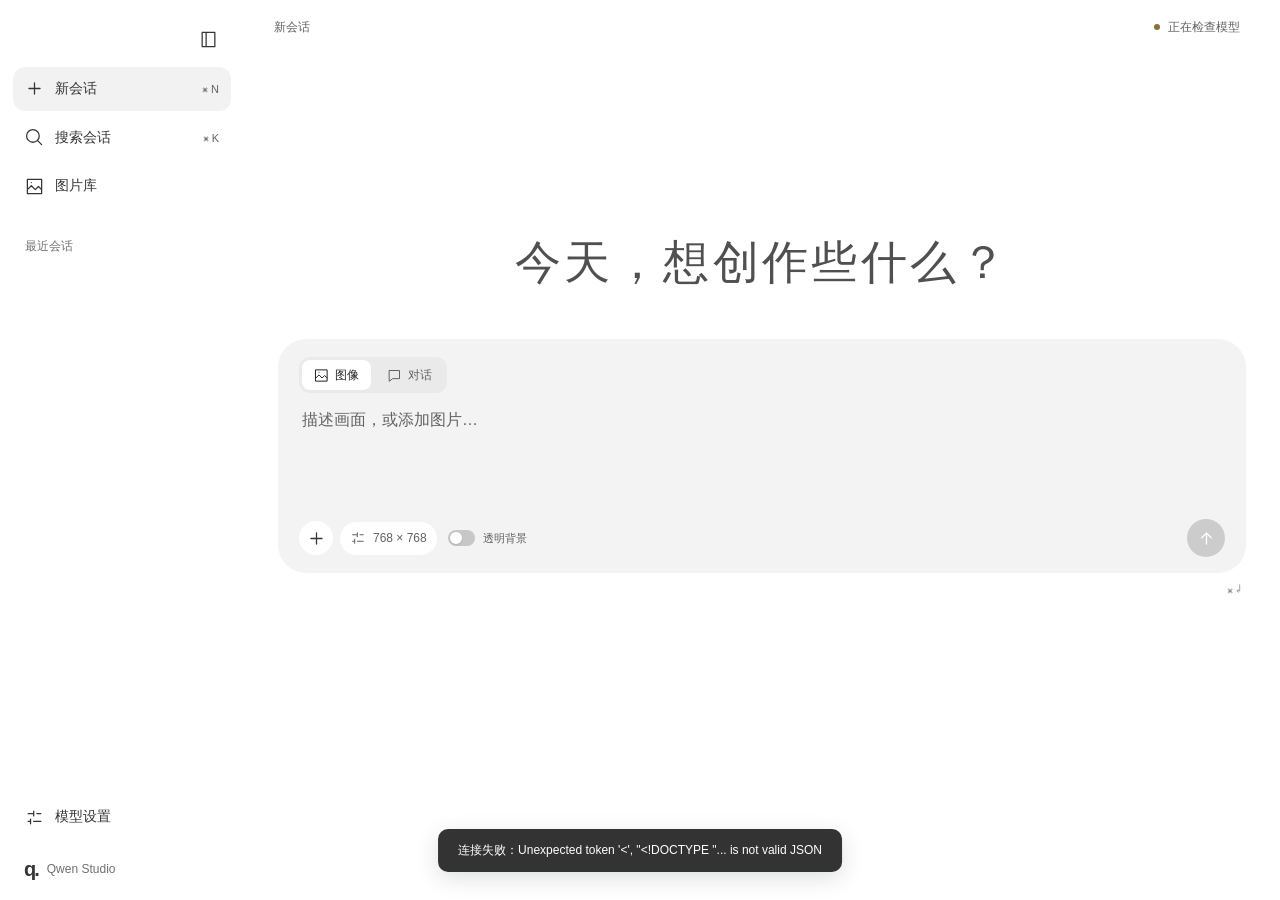
==== windows/web/index.html @ 16221697 "Release Qwen Studio desktop sources for macOS and Windows" ====
<!doctype html>
<html lang="zh-CN"><head><meta charset="UTF-8"><meta name="viewport" content="width=device-width,initial-scale=1"><meta name="studio-token" content="__STUDIO_TOKEN__"><title>Qwen Studio</title><link rel="stylesheet" href="style.css"></head>
<body><div id="app">
<aside id="sidebar"><div class="sidebar-top"><button class="icon-button" id="collapse" aria-label="收起侧栏" data-icon="panel"></button></div>
<nav><button id="new-session" class="nav-item selected"><i data-icon="plus"></i><span>新会话</span><kbd>⌘ N</kbd></button><button id="search-button" class="nav-item"><i data-icon="search"></i><span>搜索会话</span><kbd>⌘ K</kbd></button><button id="gallery-button" class="nav-item"><i data-icon="image"></i><span>图片库</span></button></nav>
<div class="history-heading">最近会话</div><input type="search" id="search" placeholder="搜索会话名称…" aria-label="搜索会话" hidden><div id="sessions" class="sessions"></div>
<div class="sidebar-bottom"><button id="settings-button" class="nav-item"><i data-icon="sliders"></i><span>模型设置</span></button><div class="brand-footer"><span class="brand-symbol" aria-hidden="true">q.</span><span>Qwen Studio</span></div></div></aside>
<main><header><button id="expand" class="icon-button" aria-label="展开侧栏" data-icon="panel" hidden></button><span id="thread-title">新会话</span><div class="header-right"><button id="model-status" class="status-button"><span class="status-dot amber"></span><span>正在检查模型</span></button><button id="session-menu" class="icon-button" aria-label="会话选项" data-icon="more" hidden></button></div></header>
<section id="workspace" class="workspace empty"><div id="welcome" class="welcome"><h1 id="welcome-line">今天，想创作些什么？</h1></div><div id="messages" class="messages" aria-live="polite"></div>
<div id="composer-area"><div id="task-tray" hidden><div class="task-tray-clip"><div class="task-tray-content"><div id="running-task"></div><div id="queued-tasks"></div></div></div></div><form id="composer"><div class="mode-row"><div class="segmented" role="group" aria-label="创作模式"><button type="button" data-mode="image" class="active"><i data-icon="image"></i>图像</button><button type="button" data-mode="chat"><i data-icon="chat"></i>对话</button></div><span id="model-label" hidden>Qwen-Image-2.1</span></div><div id="attachments"></div><textarea id="prompt" rows="3" placeholder="描述你想看见的画面…" aria-label="消息内容"></textarea><div class="composer-toolbar"><div class="toolbar-left"><button type="button" id="attach" class="icon-button" aria-label="创作工具" aria-haspopup="menu" aria-expanded="false" title="创作工具" data-icon="plus"></button><button type="button" id="options-button" class="text-button"><i data-icon="sliders"></i><span id="options-label">768 × 768</span></button><label id="transparent-label" class="transparency"><input type="checkbox" id="transparent">透明背景</label></div><div class="toolbar-right"><div id="model-controls" class="model-pill" hidden><button type="button" id="model-picker-button" aria-haspopup="menu" aria-expanded="false"><i data-icon="model"></i><span id="selected-model">选择模型</span></button><button type="button" id="thinking-picker-button" aria-label="思考强度" aria-haspopup="menu" aria-expanded="false"><span class="effort-icon" aria-hidden="true">💪</span><span id="selected-thinking">标准</span><i data-icon="chevron"></i></button><div id="model-popover" class="picker-popover" role="menu" hidden><div class="picker-heading">选择模型</div><div id="model-options"></div></div><div id="thinking-popover" class="picker-popover" role="menu" hidden><div class="picker-heading">思考强度</div><div id="thinking-options"></div></div></div><button id="send" class="send-button" type="submit" aria-label="发送" disabled data-icon="arrow"></button></div></div></form>
<div class="composer-foot"><span>⌘ ↵</span></div></div></section>
<section id="gallery" hidden><div class="section-heading"><div><h1>图片库</h1></div><button id="back" class="text-button">返回会话<i data-icon="arrow-right"></i></button></div><div id="gallery-grid"></div></section>
<section id="settings" class="settings-page" hidden><div class="dialog-heading"><h1>模型设置</h1><button id="close-settings" class="icon-button" aria-label="返回会话" data-icon="close"></button></div><div class="setting-block"><div class="setting-title"><strong>Qwen-Image-2.1</strong></div><p id="download-info">正在读取模型状态…</p><progress id="download-progress" max="1" value="0"></progress><div class="download-metrics"><span id="download-speed">正在测量速度…</span><span id="download-eta">剩余时间待估算</span></div><label class="setting-row download-source-row" for="download-source"><span>下载源</span><select id="download-source"><option value="">首次下载时选择</option></select></label><p id="download-source-note" class="muted small">选择适合当前网络的下载源。</p><button id="download" class="primary-button">下载模型</button><p id="download-error" class="error-text" hidden></p></div><div class="setting-block"><div class="setting-title"><strong>Ollama</strong><span id="ollama-state" class="tag">检查中</span></div></div><div class="setting-block appearance-settings"><div class="setting-title"><strong>首页</strong></div><label class="setting-row" for="welcome-language"><span>引导语语言</span><select id="welcome-language"><option value="auto">跟随系统</option><option value="zh">简体中文</option><option value="en">English</option></select></label><label class="setting-row" for="welcome-cycle"><span>引导语轮换</span><span class="transparency"><input id="welcome-cycle" type="checkbox" checked></span></label></div><div class="setting-block"><strong>本地文件</strong><p id="data-path" class="path"></p><button id="reveal-data" class="text-button"><i data-icon="folder"></i>在 Finder 中打开</button></div></section>
</main></div>
<dialog id="download-source-dialog" aria-labelledby="download-source-title"><form id="download-source-form"><div class="dialog-heading"><h2 id="download-source-title">选择下载源</h2><button type="button" class="icon-button close-dialog" aria-label="暂不下载" data-icon="close"></button></div><p class="muted">两种来源提供同一模型。选择会被记住，之后可在模型设置中更改。</p><div id="download-source-options"></div><p id="source-choice-error" class="error-text" hidden></p><div class="dialog-actions"><button type="button" class="text-button close-dialog">稍后再说</button><button id="confirm-download" type="submit" class="primary-button" disabled>开始下载</button></div></form></dialog>
<dialog id="options"><div class="dialog-heading"><h2>图像参数</h2><button class="icon-button close-dialog" aria-label="关闭参数" data-icon="close"></button></div><label class="field">图片尺寸<select id="size"><option value="512,512">512 × 512</option><option value="768,768" selected>768 × 768</option><option value="1024,1024">1024 × 1024</option><option value="1024,768">1024 × 768</option><option value="768,1024">768 × 1024</option><option value="1344,768">1344 × 768</option><option value="1536,1536">1536 × 1536</option><optgroup label="2K"><option value="2048,2048">2048 × 2048（1:1）</option><option value="2400,1792">2400 × 1792（4:3）</option><option value="1792,2400">1792 × 2400（3:4）</option><option value="2528,1696">2528 × 1696（3:2）</option><option value="1696,2528">1696 × 2528（2:3）</option><option value="2752,1536">2752 × 1536（16:9）</option><option value="1536,2752">1536 × 2752（9:16）</option></optgroup></select></label><label class="field">生成步数 <span class="muted small">40 步适合正式出图，较少步数用于预览。</span><input id="steps" type="number" min="1" max="60" value="40"></label><label class="field">随机种子 <span class="muted small">-1 表示随机，相同种子方便比较修改。</span><input id="seed" type="number" min="-1" max="4294967295" value="-1"></label><button id="apply-options" class="primary-button">完成</button></dialog>
<dialog id="session-options"><div class="dialog-heading"><h2>管理会话</h2><button class="icon-button close-dialog" aria-label="关闭" data-icon="close"></button></div><label class="field">会话名称<input id="rename-input" maxlength="80"></label><div class="dialog-actions"><button id="delete-session" class="danger-button">删除会话</button><button id="rename-session" class="primary-button">保存名称</button></div><p class="muted small">删除会话会移除聊天记录，已保存的图片文件仍保留在本地。</p></dialog>
<div id="creation-menu" popover="manual" role="menu" aria-label="创作工具"></div><dialog id="image-viewer" aria-label="图片预览"><div class="viewer-toolbar"><span>图片预览</span><button id="viewer-zoom" class="text-button">原始尺寸</button><button id="viewer-save" class="text-button">保存图片</button><button class="icon-button close-dialog" aria-label="关闭图片预览" data-icon="close"></button></div><div class="viewer-canvas"><img id="viewer-image" alt="图片完整预览"></div></dialog><div id="toast" role="status" hidden></div><input id="file-input" type="file" accept="image/png,image/jpeg,image/webp" multiple hidden><script src="app.js"></script></body></html>
---- windows/web/style.css ----
:root{--canvas:#f7f7f5;--sidebar:#eeefec;--surface:#fff;--ink:#242725;--muted:#58625a;--line:#daddd7;--hover:#e4e7e1;--accent:#315b49;--accent-soft:#e2eae3;--error:#a33b37;--radius:14px;--font:-apple-system,BlinkMacSystemFont,"Helvetica Neue","PingFang SC",sans-serif}*{box-sizing:border-box}body{margin:0;font:14px/1.55 var(--font);color:var(--ink);background:var(--canvas);height:100vh;overflow:hidden}button,input,select,textarea{font:inherit;color:inherit}button{cursor:pointer;border:0;background:none}button:disabled{cursor:default;opacity:.4}button,input,select,textarea{outline:none}button:focus-visible,input:focus-visible,select:focus-visible,textarea:focus-visible{outline:2px solid var(--accent);outline-offset:3px}::selection{background:#c8dccd}textarea{caret-color:var(--accent)}::-webkit-scrollbar{width:7px;height:7px}::-webkit-scrollbar-thumb{background:#c9cec6;border-radius:8px}i,svg{width:19px;height:19px;flex-shrink:0;display:inline-block}svg{fill:none;stroke:currentColor;stroke-width:1.6;stroke-linecap:round;stroke-linejoin:round}button{transition:background .15s ease-out,color .15s ease-out}button:hover{background:var(--hover)}[hidden]{display:none!important}#app{display:flex;height:100vh}aside{width:244px;flex-shrink:0;background:var(--sidebar);border-right:1px solid #e0e3dc;padding:22px 14px 16px;display:flex;flex-direction:column}.brand-small{display:flex;align-items:center;gap:10px;padding:8px 9px 32px;font-weight:600;font-size:15px;letter-spacing:-.3px}.brand-symbol{font-size:28px;font-weight:700;line-height:1;letter-spacing:-2px}.brand-small .icon-button{margin-left:auto;color:var(--muted)}.icon-button{display:flex;align-items:center;justify-content:center;width:34px;height:34px;border-radius:8px;flex-shrink:0}nav{display:grid;gap:5px}.nav-item{display:flex;align-items:center;text-align:left;gap:11px;width:100%;padding:10px 12px;border-radius:9px}.nav-item.selected{background:#dfe3dc}.nav-item kbd{font:11px var(--font);color:var(--muted);margin-left:auto}.history-heading{padding:31px 12px 12px;color:var(--muted);font-size:12px}.sessions{flex:1;min-height:0;overflow:auto}.session{display:block;width:100%;padding:10px 12px;text-align:left;border-radius:8px;white-space:nowrap;overflow:hidden;text-overflow:ellipsis;font-size:13px}.session.current{background:#e1e5de;font-weight:500}.history-empty{color:var(--muted);font-size:12px;line-height:1.8;padding:4px 12px}.sidebar-bottom{padding-top:12px}.local-status{display:flex;gap:10px;align-items:center;border-top:1px solid var(--line);margin:16px 9px 0;padding:19px 2px 0;font-size:12px}.local-status small{display:block;color:var(--muted);font-size:11px;margin-top:3px}.status-dot{width:6px;height:6px;border-radius:50%;background:var(--accent);display:inline-block;flex-shrink:0}.status-dot.amber{background:#9b752c}main{flex:1;min-width:0;display:flex;flex-direction:column}header{height:65px;display:flex;align-items:center;gap:12px;padding:0 32px;flex-shrink:0}#thread-title{color:var(--muted);font-size:12px;overflow:hidden;text-overflow:ellipsis;white-space:nowrap}.header-right{margin-left:auto;display:flex;gap:8px;align-items:center}.status-button{display:flex;gap:8px;align-items:center;color:var(--muted);font-size:11px;padding:7px 10px;border-radius:7px;white-space:nowrap}.workspace{flex:1;min-height:0;display:flex;flex-direction:column;padding:0 max(32px,calc((100% - 860px)/2));}.workspace.empty{justify-content:center;padding-bottom:7vh}#welcome{margin-bottom:26px}.wordmark{font-size:28px;font-weight:650;letter-spacing:-1px}.wordmark span{font-weight:400}.wordmark b{color:var(--accent);font-weight:700;margin-left:2px}h1{font-size:30px;font-weight:500;letter-spacing:-.8px;line-height:1.4;margin:24px 0 7px}#welcome p{font-size:14px;color:var(--muted);margin:0}.messages{overflow:auto;flex:1;padding:18px 4px 36px}.empty .messages{display:none}.message{margin-bottom:28px;line-height:1.85}.message .role{font-size:11px;color:var(--muted);font-weight:500;margin-bottom:8px}.message.user{margin-left:10%;display:flex;flex-direction:column;align-items:flex-end}.message.user .content{background:#e9ece5;padding:12px 18px;border-radius:14px;max-width:100%}.content{white-space:pre-wrap;overflow-wrap:anywhere;font-size:14px}.message.error .content{color:var(--error);padding:14px;background:#faeeeb;border-radius:10px}.message-images{display:flex;gap:10px;flex-wrap:wrap;margin:12px 0}.result-image{display:block;max-height:520px;max-width:100%;border-radius:12px;object-fit:contain;background:#ededed}.user .result-image{max-width:140px;max-height:140px}.image-actions{display:flex;gap:8px;margin-top:10px}.image-meta{font-size:11px;color:var(--muted);margin-top:10px;font-variant-numeric:tabular-nums}.job-state{margin-top:15px;color:var(--muted);font-size:12px}.job-state progress{margin-top:10px;max-width:320px}.job-state .text-button{margin-top:8px}#composer-area{padding-bottom:20px}#composer{border:1px solid #cfd4cb;border-radius:var(--radius);background:var(--surface);padding:14px 15px 12px;transition:border-color .2s ease-out}#composer:focus-within{border-color:#8ea895}.mode-row{display:flex;align-items:center;justify-content:space-between;margin-bottom:9px}.segmented{display:flex;gap:4px;padding:3px;background:#f0f2ed;border-radius:8px}.segmented button{font-size:12px;display:flex;align-items:center;gap:6px;padding:5px 11px;border-radius:6px;color:var(--muted)}.segmented button svg{width:15px;height:15px}.segmented .active{background:#fff;color:var(--ink);box-shadow:0 1px 3px #18271912}#model-label{font-size:11px;color:var(--muted);padding-right:6px}textarea{display:block;resize:none;width:100%;border:0;background:transparent;padding:10px 3px;font-size:16px;line-height:1.7;min-height:92px;max-height:220px}textarea::placeholder{color:var(--muted)}textarea:focus-visible{outline:0}.composer-toolbar{display:flex;justify-content:space-between;align-items:center;gap:10px;margin-top:8px}.toolbar-left{display:flex;gap:9px;align-items:center;min-width:0}.text-button{display:inline-flex;gap:7px;align-items:center;border-radius:7px;padding:7px 10px;font-size:12px;color:var(--muted)}.text-button svg{width:16px;height:16px}.transparency{display:flex;align-items:center;gap:5px;font-size:11px;color:var(--muted)}input[type=checkbox]{accent-color:var(--accent)}.send-button{background:var(--accent);color:#fff;border-radius:50%;width:35px;height:35px;display:flex;justify-content:center;align-items:center;flex-shrink:0}.send-button:hover{background:#264b3a}.send-button:disabled{background:#cccccc;opacity:1}.composer-foot{display:flex;justify-content:space-between;gap:12px;margin:10px 4px 0;color:var(--muted);font-size:11px}#suggestions{display:grid;gap:4px;margin:25px 1px 0}#suggestions button{display:flex;align-items:center;gap:12px;text-align:left;padding:10px 9px;color:var(--muted);font-size:12px;border-radius:8px}#suggestions button>svg:last-child{margin-left:auto;width:15px;opacity:0}#suggestions button:hover>svg:last-child{opacity:1}#attachments{display:flex;gap:8px;flex-wrap:wrap}.attachment{position:relative;margin-top:8px}.attachment img{width:65px;height:65px;object-fit:cover;border-radius:8px}.attachment button{position:absolute;right:-4px;top:-4px;width:21px;height:21px;background:var(--ink);color:white;display:grid;place-items:center;border-radius:50%}.attachment svg{width:12px;height:12px}select,input[type=number],input[type=search],input:not([type]){border:1px solid var(--line);border-radius:7px;background:white;padding:8px 10px}#chat-model{max-width:250px;font-size:12px;border:0;background:var(--canvas);padding:7px}#search{width:100%;font-size:12px;margin-bottom:10px}#gallery{padding:32px 48px;overflow:auto}.section-heading{display:flex;justify-content:space-between;align-items:center;margin-bottom:28px}.section-heading h1{margin:0}.section-heading p{color:var(--muted);font-size:13px}#gallery-grid{display:grid;grid-template-columns:repeat(auto-fill,minmax(220px,1fr));gap:24px}.gallery-item img{width:100%;aspect-ratio:1;object-fit:cover;border-radius:12px}.gallery-empty{color:var(--muted);padding-top:80px;grid-column:1/-1;text-align:center}dialog{border:1px solid var(--line);border-radius:16px;background:var(--canvas);padding:26px;width:480px;max-width:calc(100vw - 40px);max-height:85vh;color:var(--ink)}dialog::backdrop{background:#20291f35;backdrop-filter:blur(3px)}.dialog-heading{display:flex;align-items:center;justify-content:space-between;gap:15px}h2{font-size:20px;font-weight:600;letter-spacing:-.5px;margin:0}.muted{color:var(--muted);font-size:12px;line-height:1.8}.small{font-size:11px}.setting-block{padding:21px 0;border-bottom:1px solid var(--line)}.setting-block:last-of-type{border:0}.setting-title{display:flex;align-items:center;justify-content:space-between}.tag{font-size:11px;color:var(--muted);background:#e8ece5;border-radius:5px;padding:3px 7px}#download-info{font-size:12px}progress{appearance:none;display:block;width:100%;height:4px;border:0;border-radius:5px;background:#e4e4e4;accent-color:var(--accent)}progress::-webkit-progress-bar{background:#e4e4e4;border-radius:5px}progress::-webkit-progress-value{background:var(--accent);border-radius:5px}.primary-button{background:var(--accent);color:#fff;border-radius:8px;padding:9px 16px;font-size:12px}.primary-button:hover{background:#234a37}.path{font-size:11px;overflow-wrap:anywhere;color:var(--muted)}.field{display:flex;flex-direction:column;gap:8px;margin:22px 0;font-size:13px}.dialog-actions{display:flex;justify-content:space-between}.danger-button{color:var(--error);padding:8px 12px;border-radius:7px}.error-text{font-size:11px;color:var(--error);overflow-wrap:anywhere}#toast{position:fixed;bottom:28px;left:50%;transform:translateX(-50%);padding:12px 20px;border-radius:10px;background:#29372d;color:#fff;box-shadow:0 6px 22px #15261925;font-size:12px;max-width:85vw;z-index:20}.sidebar-hidden aside{display:none}.drop-active #composer{border:2px dashed var(--accent);background:#f2f2f2}@media(max-width:950px){aside{width:210px}.workspace{padding-left:28px;padding-right:28px}header{padding:0 25px}}@media(max-width:650px){aside{display:none}.workspace{padding:0 20px}.workspace.empty{padding-bottom:5vh}header{padding:0 18px}h1{font-size:25px}.wordmark{font-size:24px}.toolbar-left{gap:2px}.composer-foot{font-size:11px}#gallery{padding:24px}#model-label{font-size:11px}.brand-small{padding-bottom:20px}#suggestions{margin-top:20px}#options-button{padding:7px}#expand{display:flex!important}}@media(prefers-reduced-motion:reduce){*{transition:none!important;scroll-behavior:auto!important}}

.history-empty{white-space:pre-line}.path,.small,.error-text{font-size:12px}

.download-metrics{display:flex;justify-content:space-between;margin-top:10px;font-size:12px;color:var(--muted);font-variant-numeric:tabular-nums}
/* The user's revised cool-white desktop direction. */
:root{--canvas:#f7f7f7;--sidebar:#f7f7f7;--surface:#fff;--ink:#242424;--muted:#626262;--line:#dedede;--hover:#ececec;--accent:#333333;--accent-soft:#e9e9e9;--ease:cubic-bezier(.16,1,.3,1)}
body{background:var(--canvas)}#app{display:grid;grid-template-columns:244px minmax(0,1fr);transition:grid-template-columns 360ms var(--ease)}aside{width:244px;border-right:1px solid var(--line);padding-top:13px;overflow:hidden;transition:opacity 180ms ease,transform 360ms var(--ease)}.sidebar-top{height:43px;display:flex;justify-content:flex-end;align-items:center;padding:0 6px;margin-bottom:12px}.brand-footer{display:flex;align-items:center;gap:9px;margin:16px 10px 0;padding:16px 1px 3px;border-top:1px solid var(--line);font-size:12px;color:var(--muted);font-weight:500}.brand-footer .brand-symbol{font-size:21px;color:var(--ink)}.nav-item.selected,.session.current{background:#e7e7e7}.nav-item{transition:background 140ms ease,color 140ms ease,transform 180ms var(--ease)}.nav-item:active{transform:scale(.98)}.sidebar-hidden{grid-template-columns:0 minmax(0,1fr)!important}.sidebar-hidden aside{display:flex!important;transform:translateX(-25px);opacity:0;pointer-events:none;visibility:hidden;transition:opacity 150ms ease,transform 360ms var(--ease),visibility 0s 360ms}header{height:66px}.status-dot,.send-button,.primary-button{background:var(--accent)}.send-button:hover,.primary-button:hover{background:#171717}.status-dot.amber{background:#8b7139}.workspace{padding-left:max(36px,calc((100% - 850px)/2));padding-right:max(36px,calc((100% - 850px)/2))}.workspace.empty{padding-bottom:9vh}.workspace.empty #composer-area{width:100%}#composer{padding:15px 17px 13px;border-radius:18px;border-color:#dedede;background:#ffffffeb;transition:border-color 180ms ease,box-shadow 180ms ease}#composer:focus-within{border-color:#9a9a9a}textarea{min-height:130px;font-size:16px;caret-color:var(--accent)}textarea::placeholder{color:var(--muted)}.mode-row{margin-bottom:0;justify-content:flex-start}.segmented{background:#f0f0f0;position:relative}.segmented button{position:relative;transition:color 160ms,background 180ms}.segmented .active{color:#242424}.toolbar-left{gap:7px}.toolbar-right{display:flex;gap:12px;align-items:center;flex-shrink:0}.model-pill{position:relative;display:flex;align-items:center;gap:0;border:1px solid #dedede;border-radius:24px;background:#fff;padding:2px 5px}.model-pill>button{display:flex;align-items:center;gap:7px;padding:6px 9px;border-radius:18px;font-size:12px;white-space:nowrap;min-height:31px}.model-pill>button svg{width:16px;height:16px}.model-pill>button[aria-expanded=true]{background:#efefef}.model-pill #thinking-picker-button{color:#5c5c5c}.model-pill #thinking-picker-button svg:last-child{width:12px;height:12px}.picker-popover{position:absolute;bottom:calc(100% + 10px);right:0;min-width:218px;padding:7px;border-radius:12px;background:#fff;box-shadow:0 8px 28px #22222222;z-index:12;transform-origin:85% 100%}.picker-heading{padding:7px 10px;font-size:11px;color:var(--muted)}.picker-option{display:flex;align-items:center;justify-content:space-between;width:100%;gap:18px;padding:10px;border-radius:7px;text-align:left;font-size:13px}.picker-option[aria-checked=true]{color:var(--accent);background:#f0f0f0}.picker-option svg{width:15px;height:15px}.composer-foot{justify-content:flex-end;color:var(--muted);height:16px}.message.user .content{background:#ebebeb}.settings-page{padding:42px 64px;overflow:auto;flex:1;min-height:0}.settings-page>.dialog-heading{max-width:820px;margin-bottom:46px}.settings-page h1{font-size:26px;font-weight:500;margin:0}.setting-block{max-width:820px;padding:27px 0 32px;border-bottom:1px solid var(--line)}.setting-block:first-of-type{padding-top:0}.setting-title{margin-bottom:24px}.setting-title strong{font-size:15px;font-weight:500}.setting-block progress{height:5px;margin:17px 0;background:#e4e4e4}.setting-block .primary-button{margin-top:12px}.settings-page .tag{background:#ececec;color:#535353}.settings-page .path{font-size:12px;line-height:1.8}.setting-block p{font-size:12px}.download-metrics{color:var(--muted)}.download-metrics span:first-child{color:var(--accent)}progress::-webkit-progress-value{transition:width 350ms var(--ease);background:var(--accent)}.primary-button,.send-button{transition:background 140ms,transform 180ms var(--ease)}.primary-button:active,.send-button:active{transform:scale(.94)}.transparency{white-space:nowrap}.transparency input{appearance:none;width:27px;height:16px;background:#c7c7c7;border:0;border-radius:12px;position:relative;transition:background 180ms;margin-right:3px}.transparency input:before{content:"";position:absolute;left:2px;top:2px;width:12px;height:12px;background:white;border-radius:50%;box-shadow:0 1px 2px #22222220;transition:transform 200ms var(--ease)}.transparency input:checked{background:var(--accent)}.transparency input:checked:before{transform:translateX(11px)}.picker-popover:focus{outline:none}#toast{background:#333333}::selection{background:#dedede}::-webkit-scrollbar-thumb{background:#c9c9c9}#expand{transition:background 150ms}dialog{background:var(--canvas)}dialog::backdrop{background:#24242425}.tag{background:#ececec}#gallery{flex:1;min-height:0}.section-heading h1{font-size:26px;font-weight:500}.section-heading{margin-bottom:35px}
@media(max-width:1050px){#app{grid-template-columns:210px minmax(0,1fr)}aside{width:210px}.workspace{padding-left:25px;padding-right:25px}.model-pill>button{font-size:11px;padding:6px}.toolbar-right{gap:8px}.settings-page{padding:30px 40px}}
@media(max-width:900px){.toolbar-left{gap:3px}.model-pill>button{gap:5px}.model-pill>button svg{width:14px;height:14px}.toolbar-right{gap:6px}.transparency{font-size:11px}.workspace{padding-left:21px;padding-right:21px}}
@media(prefers-reduced-motion:reduce){#app,aside,.sidebar-hidden aside{transition:opacity 100ms ease!important}.send-button:active,.nav-item:active,.primary-button:active{transform:none}}

:root{--canvas:#f7f7f7;--sidebar:#f3f3f3;--surface:#fff;--ink:#242424;--muted:#626262;--line:#dedede;--hover:#ececec;--accent:#333;--accent-soft:#e9e9e9}

/* Wider creation canvas, a single animated prompt, and native titlebar navigation. */
.native-shell .sidebar-top,.native-shell #expand{display:none!important}
aside{padding-top:22px}.sidebar-top{margin-bottom:6px}
header{height:54px;padding:0 30px}
.workspace{padding-left:max(30px,calc((100% - 1040px)/2));padding-right:max(30px,calc((100% - 1040px)/2))}
.workspace.empty{padding-left:max(34px,calc((100% - 1320px)/2));padding-right:max(34px,calc((100% - 1320px)/2));padding-bottom:6vh}
#welcome{margin:0 0 32px;text-align:center;flex-shrink:0}
#welcome-line{font-size:clamp(25px,2.7vw,38px);line-height:1.5;font-weight:500;letter-spacing:-.025em;margin:0;min-height:1.5em;text-wrap:balance}
#welcome-line:lang(en){font-weight:500;letter-spacing:-.035em}
.welcome-unit{display:inline-block;white-space:pre}
#composer{border-radius:20px;padding:18px 21px 16px;background:#fff;border-color:#dcdcdc}
#composer:focus-within{border-color:#a0a0a0}
textarea{min-height:84px;font-size:16px;padding:13px 3px}
.empty textarea{min-height:116px}
.composer-toolbar{margin-top:10px}
.segmented{padding:3px;background:#f3f3f3;border-radius:9px}
.segmented button{padding:6px 12px;font-size:12px}
.model-pill{padding:3px 5px}.model-pill>button{font-size:12px;min-height:32px}
.effort-icon{font-size:16px;line-height:1;display:inline-block}
.send-button{width:37px;height:37px}
.composer-foot{margin-top:9px;opacity:.8}
.setting-row{display:flex;align-items:center;justify-content:space-between;gap:20px;margin:20px 0;font-size:13px}
.setting-row select{font-size:12px;min-width:130px}
@media(min-width:1500px){.workspace.empty{padding-left:max(68px,calc((100% - 1320px)/2));padding-right:max(68px,calc((100% - 1320px)/2))}.empty textarea{min-height:130px}}
@media(max-width:1050px){header{padding:0 24px}.workspace,.workspace.empty{padding-left:24px;padding-right:24px}#composer{padding:15px 17px 13px}#welcome-line{font-size:27px}}
@media(max-height:720px){.workspace.empty{padding-bottom:2vh}#welcome{margin-bottom:22px}.empty textarea{min-height:96px}}
/* User-pinned Ollama input material: tonal surfaces, no drawn container edges. */
:root{--canvas:#fff;--sidebar:#f7f7f7;--hover:#eaeaea}
aside{border-right:0}.brand-footer{border-top:0}
#composer{border:0;border-radius:28px;background:#f3f3f3;transition:background 180ms ease}
#composer:focus-within{border:0;background:#f1f1f1;box-shadow:none}
.model-pill{border:0;background:none;padding:0;gap:8px}
.model-pill>button{background:#fff;border-radius:22px;padding:8px 13px;min-height:38px}
.model-pill>button:hover,.model-pill>button[aria-expanded=true]{background:#e5e5e5}
.segmented{background:#eaeaea;border-radius:11px}.segmented .active{box-shadow:none;border-radius:8px}
.send-button{width:38px;height:38px}.toolbar-right{gap:10px}
#options-button,#attach{background:#fff;border-radius:20px}#options-button:hover,#attach:hover{background:#e5e5e5}
.drop-active #composer{border:0;background:#e6e6e6}
@media(max-width:1050px){.model-pill>button{font-size:11px;padding:7px 10px}.model-pill{gap:6px}}
/* A continuous white shell, with soft fills defining interactive regions. */
:root{--sidebar:#fff;--hover:#f0f0f0;--accent-soft:#f2f2f2}
aside{padding:18px 13px 18px}.nav-item{border-radius:12px;padding:11px 12px}.nav-item.selected,.session.current{background:#f2f2f2}.session{font-size:14px;border-radius:12px;padding:10px 12px}.session.current{font-weight:400}.history-heading{padding-top:29px;color:#727272}.brand-footer{margin-top:8px;padding-top:12px;color:#707070}.brand-footer .brand-symbol{font-size:20px}.icon-button,.text-button{border-radius:12px}.status-button{border-radius:16px;font-size:12px}
.message{margin-bottom:34px}.content{font-size:15px;line-height:1.85;max-width:78ch}.message .role{font-size:12px;margin-bottom:10px}.message.user .content{background:#f2f2f2;padding:12px 18px;border-radius:20px}.messages{padding-top:22px;padding-bottom:28px}.workspace:not(.empty){padding-left:max(30px,calc((100% - 960px)/2));padding-right:max(30px,calc((100% - 960px)/2))}.workspace:not(.empty) textarea{min-height:66px}
.picker-popover{border-radius:18px;padding:8px;box-shadow:0 10px 35px #00000018}.picker-option{border-radius:11px}.picker-option[aria-checked=true]{background:#f3f3f3}
dialog{border:0;border-radius:24px;background:#fff;box-shadow:0 18px 60px #00000022;padding:28px}dialog::backdrop{background:#00000020;backdrop-filter:blur(2px)}select,input[type=number],input[type=search],input:not([type]){border:0;border-radius:11px;background:#f3f3f3;padding:10px 12px}.primary-button{border-radius:18px;padding:10px 19px}.setting-block{border-bottom:0;padding-bottom:26px}.setting-block+.setting-block{padding-top:25px}.settings-page>.dialog-heading{margin-bottom:28px}.tag{border-radius:9px}.danger-button{border-radius:12px}
@media(max-width:1050px){.workspace:not(.empty){padding-left:24px;padding-right:24px}}
/* The user's requested chromatic entrance settles into light, widely spaced type. */
:root{--ink:#353535}
.workspace.empty{padding-bottom:12vh}
#welcome{margin-bottom:42px}
#welcome-line{font-size:clamp(32px,3.6vw,48px);font-weight:300;line-height:1.5;letter-spacing:.075em;color:#505050}
#welcome-line:lang(en){font-weight:300;letter-spacing:.012em}
@media(max-width:1050px){#welcome-line{font-size:clamp(30px,3.6vw,38px)}}
@media(max-height:720px){.workspace.empty{padding-bottom:7vh}#welcome{margin-bottom:30px}}
/* Keep image content inside the viewport instead of expanding the grid's minimum row. */
html,body{width:100%;height:100%;overflow:hidden;overscroll-behavior:none}
#app{height:100dvh;grid-template-rows:minmax(0,1fr);overflow:hidden}
main{height:100%;min-height:0;overflow:hidden}
.workspace{min-height:0;overflow:hidden}.messages{min-height:0;overscroll-behavior:contain;overflow-y:auto}
#composer-area{flex-shrink:0;min-height:0}
.result-image{cursor:zoom-in}
#image-viewer{width:min(94vw,1440px);max-width:94vw;height:91vh;max-height:91vh;padding:16px;background:#f8f8f8;overflow:hidden}
#image-viewer[open]{display:flex;flex-direction:column}
.viewer-toolbar{display:flex;align-items:center;gap:10px;flex-shrink:0;padding:2px 4px 14px}.viewer-toolbar span{margin-right:auto;color:var(--muted);font-size:13px}
.viewer-canvas{flex:1;min-height:0;overflow:auto;display:grid;place-items:center;border-radius:16px;background:#eee}
#viewer-image{max-width:100%;max-height:100%;width:auto;height:auto;object-fit:contain;cursor:zoom-in}
.viewer-canvas.zoomed{display:block}.viewer-canvas.zoomed #viewer-image{max-width:none;max-height:none;cursor:zoom-out}
.messages{container-type:size;scroll-padding-block:24px}
.generation-canvas{--preview-height:clamp(120px,calc(100cqh - 140px),400px);position:relative;width:min(100%,440px,calc(var(--preview-height) * var(--preview-ratio,1)));overflow:hidden;border-radius:22px;background:#eee;isolation:isolate;margin:16px 0}
.generation-canvas:before{content:"";position:absolute;inset:-35%;background:radial-gradient(ellipse at 28% 38%,#b5bcc3 0,transparent 40%),radial-gradient(ellipse at 72% 63%,#d1c7be 0,transparent 43%),#ececec;filter:blur(28px);animation:forming 7s ease-in-out infinite alternate;transition:opacity 700ms}
.generation-preview{display:block;position:absolute;inset:0;width:100%;height:100%;object-fit:contain;opacity:0;transition:opacity 900ms ease,filter 1s ease;pointer-events:none}
.has-preview .generation-preview{opacity:1}.has-preview:before{opacity:0}
.generation-caption{position:absolute;bottom:14px;left:16px;font-size:12px;color:#555;background:#ffffffe6;border-radius:14px;padding:5px 10px;z-index:1}
@keyframes forming{from{transform:translate(-5%,-3%) rotate(-8deg) scale(1)}to{transform:translate(7%,5%) rotate(12deg) scale(1.12)}}
@media(prefers-reduced-motion:reduce){.generation-canvas:before{animation:none}.generation-preview{transition:opacity 120ms ease!important}}
.workspace:not(.empty) .mode-row{display:none}
.workspace:not(.empty) #composer{padding:10px 16px 12px;border-radius:24px}
.workspace:not(.empty) textarea{height:72px;min-height:72px;padding:9px 3px;line-height:1.6}
.workspace:not(.empty) .composer-toolbar{margin-top:3px}
.workspace:not(.empty) #composer-area{padding-bottom:12px}
#creation-menu{position:fixed;margin:0;padding:0;inset:auto;width:225px;height:194px;border:0;overflow:visible;background:transparent;pointer-events:none}
#creation-menu::backdrop{background:transparent;pointer-events:none}
.circle-action{position:absolute;left:0;top:140px;width:44px;height:44px;display:grid;place-items:center;pointer-events:auto;border-radius:50%;background:#303030;color:#fff;box-shadow:0 5px 18px #00000018}
.circle-action:hover,.circle-action:focus-visible{background:#505050}
.circle-action svg{width:19px;height:19px}
.circle-label{position:absolute;bottom:calc(100% + 7px);left:50%;transform:translateX(-50%);white-space:nowrap;padding:4px 8px;border-radius:8px;background:#333;color:#fff;font-size:11px;opacity:0;pointer-events:none;transition:opacity 120ms}
.circle-action:hover .circle-label,.circle-action:focus-visible .circle-label{opacity:1}
#attach{transition:background 180ms,transform 300ms var(--ease)}#attach svg{transition:transform 300ms var(--ease)}.creation-open #attach svg{transform:rotate(135deg)}.creation-open #attach{background:#dedede}
#viewer-image{width:100%;height:100%}.viewer-canvas.zoomed #viewer-image{width:auto;height:auto}
/* Focus follows the borderless surface language; never draw an outer selection ring. */
*:focus,*:focus-visible{outline:none!important;outline-offset:0!important}
button:focus-visible{background:#e5e5e5}
input:focus-visible,select:focus-visible{background:#e9e9e9}
textarea:focus-visible{background:transparent}
.send-button:focus-visible,.primary-button:focus-visible,.circle-action:focus-visible{background:#555;color:#fff}
.result-image:focus,.result-image:focus-visible{outline:none!important;box-shadow:none}

#task-tray{display:grid;grid-template-rows:0fr;transition:grid-template-rows 260ms var(--ease);font-size:12px;color:#626262}
#task-tray.is-open{grid-template-rows:1fr}
.task-tray-clip{min-height:0;overflow:hidden}
.task-tray-content{margin:0 0 12px;padding:10px 14px;border-radius:18px;background:#f4f4f4;max-height:112px;overflow:auto;opacity:0;transform:translateY(8px) scale(.985);transform-origin:center bottom;transition:opacity 160ms ease,transform 260ms var(--ease)}
.is-open .task-tray-content{opacity:1;transform:translateY(0) scale(1)}
#running-task,#queued-tasks>div{display:flex;align-items:center;gap:12px;min-height:28px}
#running-task>span,#queued-tasks>div>button:first-child{flex:1;text-align:left;overflow:hidden;text-overflow:ellipsis;white-space:nowrap}
#task-tray button{padding:4px 8px;border-radius:9px;background:transparent;font-size:12px;color:#454545}#task-tray button:hover{background:#e6e6e6}
#task-tray .danger-button,.job-state .danger-button{color:#c23535}
#task-tray .danger-button:hover,.job-state .danger-button:hover{color:#a62525;background:#f8e7e7}
.download-source-row{margin-top:24px;margin-bottom:8px}
#download-source-dialog{width:420px}
#download-source-dialog .muted{margin:16px 0 24px;font-size:13px}
#download-source-options{display:grid;gap:10px;margin-bottom:26px}
.source-choice{display:flex;align-items:center;gap:14px;padding:16px 18px;background:#f5f5f5;border-radius:16px;cursor:pointer;transition:background 150ms}
.source-choice:has(input:checked){background:#e9e9e9}
.source-choice:has(input:focus-visible){background:#e4e4e4}
.source-choice input{appearance:none;width:18px;height:18px;padding:0;border:0;border-radius:50%;background:#d1d1d1;flex-shrink:0}
.source-choice input:checked{background:radial-gradient(circle,#fff 0 3px,#333 4px)}
.source-choice strong{display:block;font-size:14px;font-weight:500}
.source-choice small{display:block;font-size:12px;color:#626262;margin-top:5px}
@media(prefers-reduced-motion:reduce){#task-tray{transition:none}.task-tray-content{transform:none;transition:opacity 80ms ease!important}}
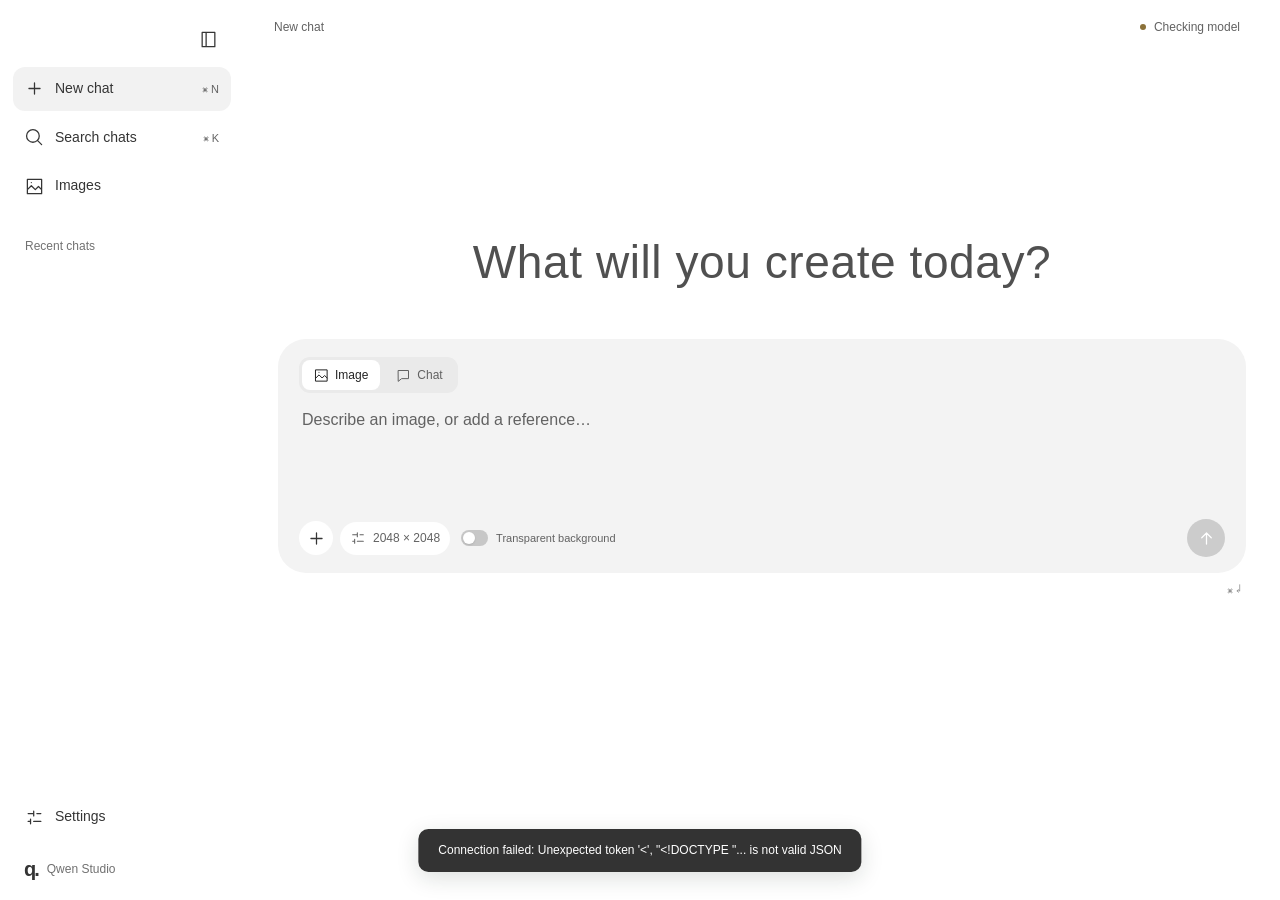
==== commit fab6cfb6: "Add environment onboarding, bilingual UI and official image generation controls" ====
--- a/windows/web/index.html
+++ b/windows/web/index.html
@@ -1,5 +1,5 @@
 <!doctype html>
-<html lang="zh-CN"><head><meta charset="UTF-8"><meta name="viewport" content="width=device-width,initial-scale=1"><meta name="studio-token" content="__STUDIO_TOKEN__"><title>Qwen Studio</title><link rel="stylesheet" href="style.css"></head>
+<html lang="zh-CN"><head><meta charset="UTF-8"><meta name="viewport" content="width=device-width,initial-scale=1"><meta name="studio-language" content="__STUDIO_LANGUAGE__"><meta name="studio-token" content="__STUDIO_TOKEN__"><title>Qwen Studio</title><link rel="stylesheet" href="style.css"></head>
 <body><div id="app">
 <aside id="sidebar"><div class="sidebar-top"><button class="icon-button" id="collapse" aria-label="收起侧栏" data-icon="panel"></button></div>
 <nav><button id="new-session" class="nav-item selected"><i data-icon="plus"></i><span>新会话</span><kbd>⌘ N</kbd></button><button id="search-button" class="nav-item"><i data-icon="search"></i><span>搜索会话</span><kbd>⌘ K</kbd></button><button id="gallery-button" class="nav-item"><i data-icon="image"></i><span>图片库</span></button></nav>
@@ -7,12 +7,12 @@
 <div class="sidebar-bottom"><button id="settings-button" class="nav-item"><i data-icon="sliders"></i><span>模型设置</span></button><div class="brand-footer"><span class="brand-symbol" aria-hidden="true">q.</span><span>Qwen Studio</span></div></div></aside>
 <main><header><button id="expand" class="icon-button" aria-label="展开侧栏" data-icon="panel" hidden></button><span id="thread-title">新会话</span><div class="header-right"><button id="model-status" class="status-button"><span class="status-dot amber"></span><span>正在检查模型</span></button><button id="session-menu" class="icon-button" aria-label="会话选项" data-icon="more" hidden></button></div></header>
 <section id="workspace" class="workspace empty"><div id="welcome" class="welcome"><h1 id="welcome-line">今天，想创作些什么？</h1></div><div id="messages" class="messages" aria-live="polite"></div>
-<div id="composer-area"><div id="task-tray" hidden><div class="task-tray-clip"><div class="task-tray-content"><div id="running-task"></div><div id="queued-tasks"></div></div></div></div><form id="composer"><div class="mode-row"><div class="segmented" role="group" aria-label="创作模式"><button type="button" data-mode="image" class="active"><i data-icon="image"></i>图像</button><button type="button" data-mode="chat"><i data-icon="chat"></i>对话</button></div><span id="model-label" hidden>Qwen-Image-2.1</span></div><div id="attachments"></div><textarea id="prompt" rows="3" placeholder="描述你想看见的画面…" aria-label="消息内容"></textarea><div class="composer-toolbar"><div class="toolbar-left"><button type="button" id="attach" class="icon-button" aria-label="创作工具" aria-haspopup="menu" aria-expanded="false" title="创作工具" data-icon="plus"></button><button type="button" id="options-button" class="text-button"><i data-icon="sliders"></i><span id="options-label">768 × 768</span></button><label id="transparent-label" class="transparency"><input type="checkbox" id="transparent">透明背景</label></div><div class="toolbar-right"><div id="model-controls" class="model-pill" hidden><button type="button" id="model-picker-button" aria-haspopup="menu" aria-expanded="false"><i data-icon="model"></i><span id="selected-model">选择模型</span></button><button type="button" id="thinking-picker-button" aria-label="思考强度" aria-haspopup="menu" aria-expanded="false"><span class="effort-icon" aria-hidden="true">💪</span><span id="selected-thinking">标准</span><i data-icon="chevron"></i></button><div id="model-popover" class="picker-popover" role="menu" hidden><div class="picker-heading">选择模型</div><div id="model-options"></div></div><div id="thinking-popover" class="picker-popover" role="menu" hidden><div class="picker-heading">思考强度</div><div id="thinking-options"></div></div></div><button id="send" class="send-button" type="submit" aria-label="发送" disabled data-icon="arrow"></button></div></div></form>
+<div id="composer-area"><div id="task-tray" hidden><div class="task-tray-clip"><div class="task-tray-content"><div id="running-task"></div><div id="queued-tasks"></div></div></div></div><form id="composer"><div class="mode-row"><div class="segmented" role="group" aria-label="创作模式"><button type="button" data-mode="image" class="active"><i data-icon="image"></i>图像</button><button type="button" data-mode="chat"><i data-icon="chat"></i>对话</button></div><span id="model-label" hidden>Qwen-Image-2.1</span></div><div id="attachments"></div><textarea id="prompt" rows="3" placeholder="描述你想看见的画面…" aria-label="消息内容"></textarea><div class="composer-toolbar"><div class="toolbar-left"><button type="button" id="attach" class="icon-button" aria-label="创作工具" aria-haspopup="menu" aria-expanded="false" title="创作工具" data-icon="plus"></button><button type="button" id="options-button" class="text-button"><i data-icon="sliders"></i><span id="options-label">2048 × 2048</span></button><label id="transparent-label" class="transparency"><input type="checkbox" id="transparent">透明背景</label></div><div class="toolbar-right"><div id="model-controls" class="model-pill" hidden><button type="button" id="model-picker-button" aria-haspopup="menu" aria-expanded="false"><i data-icon="model"></i><span id="selected-model">选择模型</span></button><button type="button" id="thinking-picker-button" aria-label="思考强度" aria-haspopup="menu" aria-expanded="false"><span class="effort-icon" aria-hidden="true">💪</span><span data-i18n-context="thinking" id="selected-thinking">标准</span><i data-icon="chevron"></i></button><div id="model-popover" class="picker-popover" role="menu" hidden><div class="picker-heading">选择模型</div><div id="model-options" translate="no"></div></div><div id="thinking-popover" class="picker-popover" role="menu" hidden><div class="picker-heading">思考强度</div><div data-i18n-context="thinking" id="thinking-options"></div></div></div><button id="send" class="send-button" type="submit" aria-label="发送" disabled data-icon="arrow"></button></div></div></form>
 <div class="composer-foot"><span>⌘ ↵</span></div></div></section>
 <section id="gallery" hidden><div class="section-heading"><div><h1>图片库</h1></div><button id="back" class="text-button">返回会话<i data-icon="arrow-right"></i></button></div><div id="gallery-grid"></div></section>
-<section id="settings" class="settings-page" hidden><div class="dialog-heading"><h1>模型设置</h1><button id="close-settings" class="icon-button" aria-label="返回会话" data-icon="close"></button></div><div class="setting-block"><div class="setting-title"><strong>Qwen-Image-2.1</strong></div><p id="download-info">正在读取模型状态…</p><progress id="download-progress" max="1" value="0"></progress><div class="download-metrics"><span id="download-speed">正在测量速度…</span><span id="download-eta">剩余时间待估算</span></div><label class="setting-row download-source-row" for="download-source"><span>下载源</span><select id="download-source"><option value="">首次下载时选择</option></select></label><p id="download-source-note" class="muted small">选择适合当前网络的下载源。</p><button id="download" class="primary-button">下载模型</button><p id="download-error" class="error-text" hidden></p></div><div class="setting-block"><div class="setting-title"><strong>Ollama</strong><span id="ollama-state" class="tag">检查中</span></div></div><div class="setting-block appearance-settings"><div class="setting-title"><strong>首页</strong></div><label class="setting-row" for="welcome-language"><span>引导语语言</span><select id="welcome-language"><option value="auto">跟随系统</option><option value="zh">简体中文</option><option value="en">English</option></select></label><label class="setting-row" for="welcome-cycle"><span>引导语轮换</span><span class="transparency"><input id="welcome-cycle" type="checkbox" checked></span></label></div><div class="setting-block"><strong>本地文件</strong><p id="data-path" class="path"></p><button id="reveal-data" class="text-button"><i data-icon="folder"></i>在 Finder 中打开</button></div></section>
+<section id="settings" class="settings-page" hidden><div class="dialog-heading"><h1>模型设置</h1><button id="close-settings" class="icon-button" aria-label="返回会话" data-icon="close"></button></div><div class="setting-block"><div class="setting-title"><strong>Qwen-Image-2.1</strong></div><p id="download-info">正在读取模型状态…</p><p id="model-path" translate="no" class="path"></p><progress id="download-progress" max="1" value="0"></progress><div class="download-metrics"><span id="download-speed">正在测量速度…</span><span id="download-eta">剩余时间待估算</span></div><label class="setting-row download-source-row" for="download-source"><span>下载源</span><select id="download-source"><option value="">首次下载时选择</option></select></label><p id="download-source-note" class="muted small">选择适合当前网络的下载源。</p><button id="download" class="primary-button">下载模型</button><p id="download-error" class="error-text" hidden></p></div><div class="setting-block"><div class="setting-title"><strong>提示词增强</strong></div><p class="muted">根据任务自动使用生图或改图增强模型。每个模型约 18.8 GB，在图像生成前单独运行。</p><p class="muted small">已下载的图像模型无需重下；提示词增强模型是额外权重。</p><div id="enhancer-downloads"></div></div><div class="setting-block"><div class="setting-title"><strong>Ollama</strong><span id="ollama-state" class="tag">检查中</span></div></div><div class="setting-block appearance-settings"><div class="setting-title"><strong>应用界面</strong></div><label class="setting-row" for="welcome-language"><span>界面语言</span><select id="welcome-language"><option value="auto">跟随系统</option><option value="zh">简体中文</option><option value="en">English</option></select></label><label class="setting-row" for="welcome-cycle"><span>引导语轮换</span><span class="transparency"><input id="welcome-cycle" type="checkbox" checked></span></label></div><div class="setting-block"><strong>环境检测</strong><p>在设置中手动重新检测</p><button id="environment-check" class="text-button">重新检测</button></div><div class="setting-block"><strong>本地文件</strong><p translate="no" id="data-path" class="path"></p><button id="reveal-data" class="text-button"><i data-icon="folder"></i>在 Finder 中打开</button></div></section>
 </main></div>
 <dialog id="download-source-dialog" aria-labelledby="download-source-title"><form id="download-source-form"><div class="dialog-heading"><h2 id="download-source-title">选择下载源</h2><button type="button" class="icon-button close-dialog" aria-label="暂不下载" data-icon="close"></button></div><p class="muted">两种来源提供同一模型。选择会被记住，之后可在模型设置中更改。</p><div id="download-source-options"></div><p id="source-choice-error" class="error-text" hidden></p><div class="dialog-actions"><button type="button" class="text-button close-dialog">稍后再说</button><button id="confirm-download" type="submit" class="primary-button" disabled>开始下载</button></div></form></dialog>
-<dialog id="options"><div class="dialog-heading"><h2>图像参数</h2><button class="icon-button close-dialog" aria-label="关闭参数" data-icon="close"></button></div><label class="field">图片尺寸<select id="size"><option value="512,512">512 × 512</option><option value="768,768" selected>768 × 768</option><option value="1024,1024">1024 × 1024</option><option value="1024,768">1024 × 768</option><option value="768,1024">768 × 1024</option><option value="1344,768">1344 × 768</option><option value="1536,1536">1536 × 1536</option><optgroup label="2K"><option value="2048,2048">2048 × 2048（1:1）</option><option value="2400,1792">2400 × 1792（4:3）</option><option value="1792,2400">1792 × 2400（3:4）</option><option value="2528,1696">2528 × 1696（3:2）</option><option value="1696,2528">1696 × 2528（2:3）</option><option value="2752,1536">2752 × 1536（16:9）</option><option value="1536,2752">1536 × 2752（9:16）</option></optgroup></select></label><label class="field">生成步数 <span class="muted small">40 步适合正式出图，较少步数用于预览。</span><input id="steps" type="number" min="1" max="60" value="40"></label><label class="field">随机种子 <span class="muted small">-1 表示随机，相同种子方便比较修改。</span><input id="seed" type="number" min="-1" max="4294967295" value="-1"></label><button id="apply-options" class="primary-button">完成</button></dialog>
+<dialog id="options"><div class="dialog-heading"><h2>图像参数</h2><button class="icon-button close-dialog" aria-label="关闭参数" data-icon="close"></button></div><label class="setting-row" for="enhance"><span>官方提示词增强</span><span class="transparency"><input id="enhance" type="checkbox" checked></span></label><p class="muted small">补全画面细节并保留指定文字；原始提示词和实际提示词均可查看。</p><label class="field">画布比例<select id="ratio-mode"><option value="auto">由增强模型选择</option><option value="fixed">使用指定尺寸</option><option value="reference">跟随第一张参考图</option></select></label><label class="field">图片尺寸<select id="size"><option value="512,512">512 × 512</option><option value="768,768">768 × 768</option><option value="1024,1024">1024 × 1024</option><option value="1024,768">1024 × 768</option><option value="768,1024">768 × 1024</option><option value="1344,768">1344 × 768</option><option value="1536,1536">1536 × 1536</option><optgroup label="2K"><option value="2048,2048" selected>2048 × 2048（1:1）</option><option value="2400,1792">2400 × 1792（4:3）</option><option value="1792,2400">1792 × 2400（3:4）</option><option value="2528,1696">2528 × 1696（3:2）</option><option value="1696,2528">1696 × 2528（2:3）</option><option value="2752,1536">2752 × 1536（16:9）</option><option value="1536,2752">1536 × 2752（9:16）</option></optgroup></select></label><button type="button" id="text-preset" class="text-button">使用文字图表预设</button><label class="field">图中文字<span class="muted small">每行一段，请填写需要原样出现的文字。长篇文字建议拆成多张图。</span><textarea id="exact-text" rows="3" maxlength="2000" placeholder="例如：第二次世界大战&#10;1939 年：战争爆发"></textarea></label><details class="advanced-options"><summary>高级参数</summary><label class="field">生成步数 <span class="muted small">40 步适合正式出图，较少步数用于预览。</span><input id="steps" type="number" min="1" max="60" value="40"></label><label class="field">随机种子 <span class="muted small">-1 表示随机，相同种子方便比较修改。</span><input id="seed" type="number" min="-1" max="4294967295" value="-1"></label><label class="field">生成数量<select id="image-count"><option value="1">1</option><option value="2">2</option><option value="3">3</option><option value="4">4</option></select><span class="muted small">依次生成，每张图片使用独立种子。</span></label><label class="field">反向提示词<textarea id="negative-prompt" rows="2" maxlength="16000" placeholder="描述希望避免的内容"></textarea></label><label class="field">引导强度<input id="cfg" type="number" min="1" max="10" step="0.1" value="1"><span class="muted small">官方默认值为 1。使用反向提示词时须大于 1；较高数值未必更好。</span></label></details><button id="apply-options" class="primary-button">完成</button></dialog>
 <dialog id="session-options"><div class="dialog-heading"><h2>管理会话</h2><button class="icon-button close-dialog" aria-label="关闭" data-icon="close"></button></div><label class="field">会话名称<input id="rename-input" maxlength="80"></label><div class="dialog-actions"><button id="delete-session" class="danger-button">删除会话</button><button id="rename-session" class="primary-button">保存名称</button></div><p class="muted small">删除会话会移除聊天记录，已保存的图片文件仍保留在本地。</p></dialog>
-<div id="creation-menu" popover="manual" role="menu" aria-label="创作工具"></div><dialog id="image-viewer" aria-label="图片预览"><div class="viewer-toolbar"><span>图片预览</span><button id="viewer-zoom" class="text-button">原始尺寸</button><button id="viewer-save" class="text-button">保存图片</button><button class="icon-button close-dialog" aria-label="关闭图片预览" data-icon="close"></button></div><div class="viewer-canvas"><img id="viewer-image" alt="图片完整预览"></div></dialog><div id="toast" role="status" hidden></div><input id="file-input" type="file" accept="image/png,image/jpeg,image/webp" multiple hidden><script src="app.js"></script></body></html>
+<div id="creation-menu" popover="manual" role="menu" aria-label="创作工具"></div><dialog id="image-viewer" aria-label="图片预览"><div class="viewer-toolbar"><span>图片预览</span><button id="viewer-zoom" class="text-button">原始尺寸</button><button id="viewer-annotate" class="text-button">标注修改区域</button><button id="viewer-save" class="text-button">保存图片</button><button class="icon-button close-dialog" aria-label="关闭图片预览" data-icon="close"></button></div><div class="viewer-canvas"><img id="viewer-image" alt="图片完整预览"></div></dialog><dialog id="annotation-dialog" aria-labelledby="annotation-title"><div class="dialog-heading"><h2 id="annotation-title">标注修改区域</h2><button class="icon-button close-dialog" aria-label="关闭" data-icon="close"></button></div><p class="muted small">圈选或涂抹要修改的位置，再在对话框描述修改内容。</p><div class="annotation-tools"><label>标注工具<select id="annotation-tool"><option value="circle">圈选</option><option value="brush">涂抹</option></select></label><button id="annotation-undo" class="text-button">撤销</button><button id="annotation-clear" class="text-button">清空标注</button></div><div class="annotation-stage"><canvas id="annotation-canvas" aria-label="在图片上圈选或涂抹修改区域"></canvas></div><div class="dialog-actions"><button id="annotation-mask" class="text-button">添加独立蒙版</button><button id="annotation-apply" class="primary-button">添加标注参考图</button></div></dialog><div id="toast" role="status" hidden></div><input id="file-input" type="file" accept="image/png,image/jpeg,image/webp" multiple hidden><script src="locale-data.js"></script><script src="i18n.js"></script><script src="app.js"></script><script src="generation.js"></script><script src="annotation.js"></script></body></html>
--- a/windows/web/style.css
+++ b/windows/web/style.css
@@ -131,3 +131,20 @@
 .source-choice strong{display:block;font-size:14px;font-weight:500}
 .source-choice small{display:block;font-size:12px;color:#626262;margin-top:5px}
 @media(prefers-reduced-motion:reduce){#task-tray{transition:none}.task-tray-content{transform:none;transition:opacity 80ms ease!important}}
+
+/* Advanced image tools keep the composer quiet and remain reachable on short windows. */
+#options{width:min(510px,calc(100vw - 36px));max-height:calc(100dvh - 80px);overflow-y:auto}
+#options .field{margin:20px 0}#options .setting-row{margin:4px 0}
+#options textarea{min-height:76px;width:100%;padding:12px 14px;background:#f3f3f3;border:0;border-radius:14px;font-size:14px;line-height:1.6;resize:vertical}
+#options .advanced-options{margin:22px 0}summary{cursor:pointer;font-size:13px;color:var(--muted);padding:8px 0}
+#apply-options{margin-top:12px}.enhancer-row{padding:17px 20px;margin:12px 0;background:#f6f6f6;border-radius:18px}
+.enhancer-row strong{font-weight:500;font-size:14px}.enhancer-row progress{margin:8px 0!important}.enhancer-row .text-button{background:white;border-radius:20px}
+.reference-number{position:absolute;left:4px;bottom:3px;padding:1px 4px;background:#ffffffe6;border-radius:6px;font-size:9px;color:#444;pointer-events:none}
+.message-images figure{margin:0;min-width:0}.message-images figure .result-image{max-width:100%}
+.prompt-details{margin-top:14px;max-width:100%;border:0}.prompt-details[open]{background:#f7f7f7;padding:10px 18px;border-radius:18px}.prompt-details .prompt-value{font-size:13px;line-height:1.8;white-space:pre-wrap;overflow-wrap:anywhere}.prompt-details .muted{margin-bottom:4px}
+
+#annotation-dialog{width:min(980px,calc(100vw - 40px));max-height:calc(100dvh - 70px);overflow:auto}
+.annotation-tools{display:flex;gap:12px;align-items:center;margin:14px 0}.annotation-tools label{display:flex;align-items:center;gap:10px}
+.annotation-stage{display:flex;justify-content:center;background:#f5f5f5;border-radius:18px;overflow:hidden;padding:8px}
+#annotation-canvas{display:block;max-width:100%;max-height:53dvh;width:auto;height:auto;touch-action:none;cursor:crosshair;border-radius:10px}
+#image-viewer .viewer-toolbar{flex-wrap:wrap}
